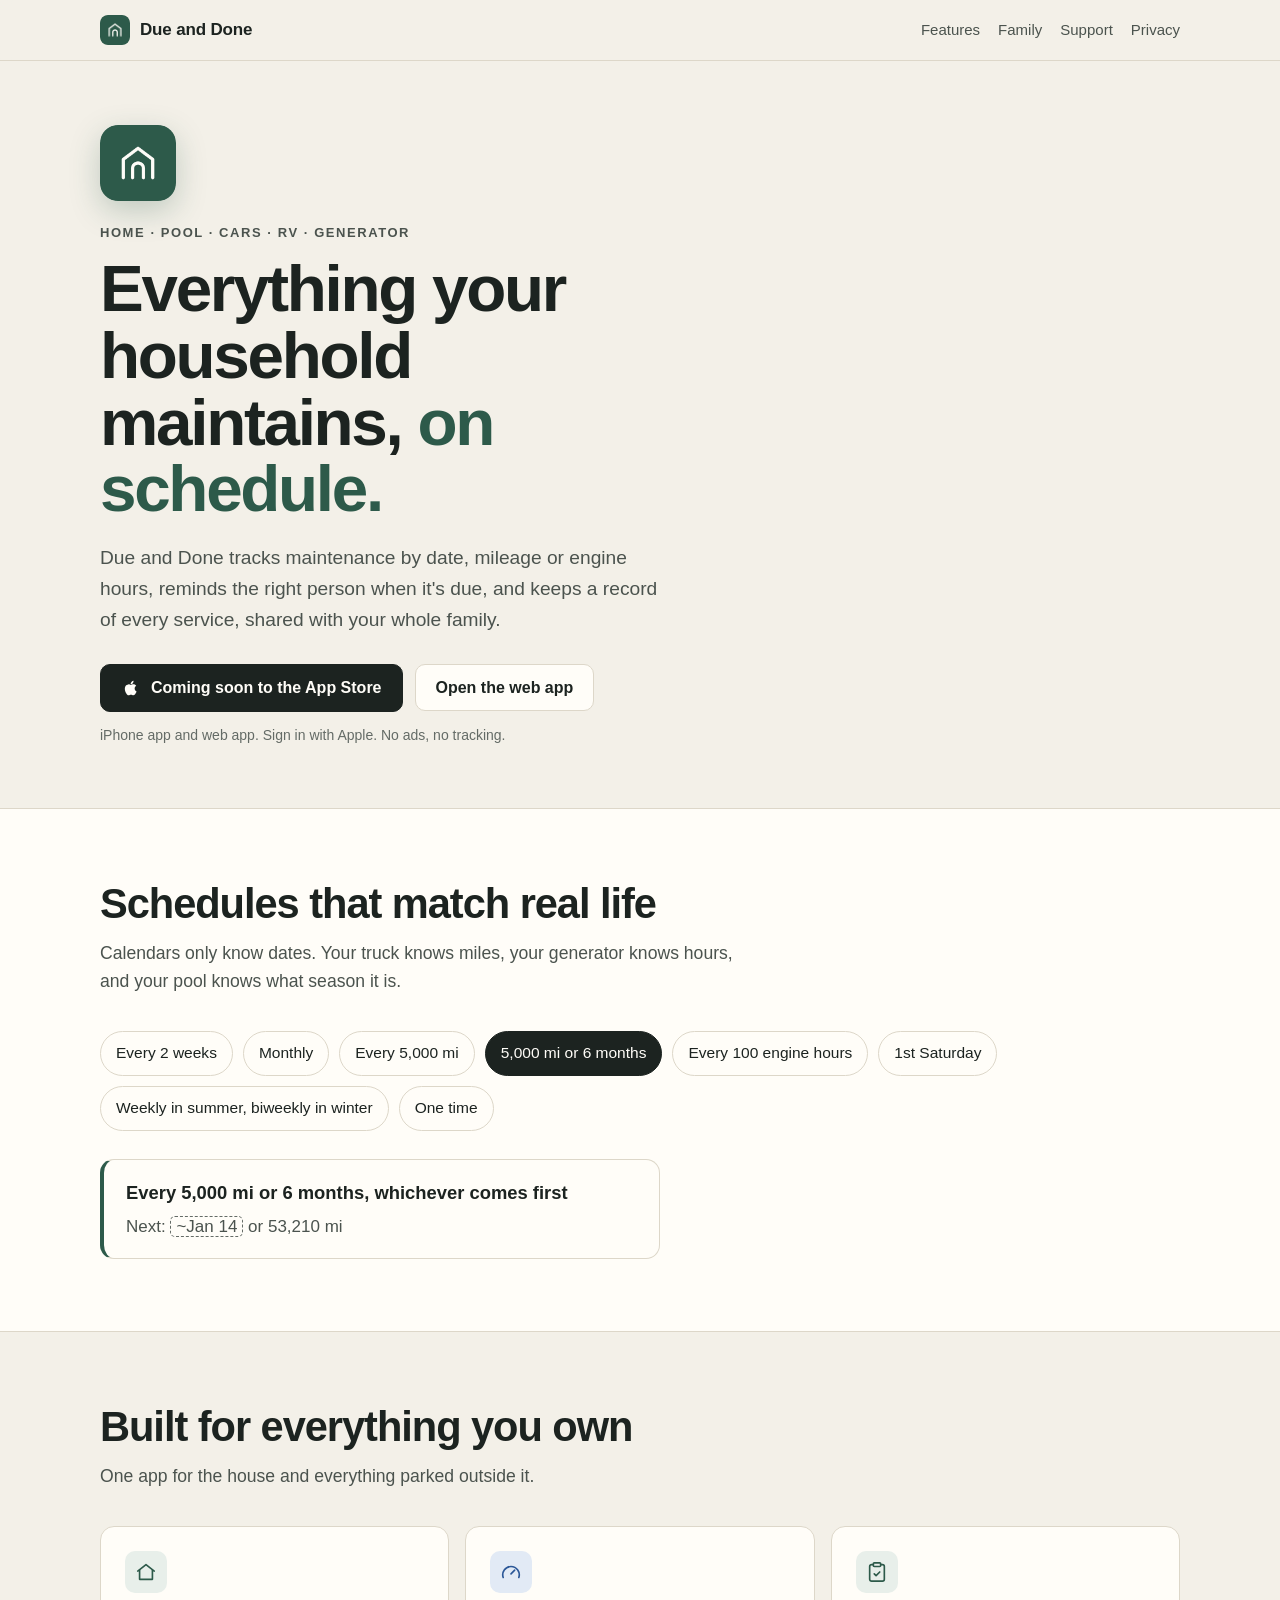
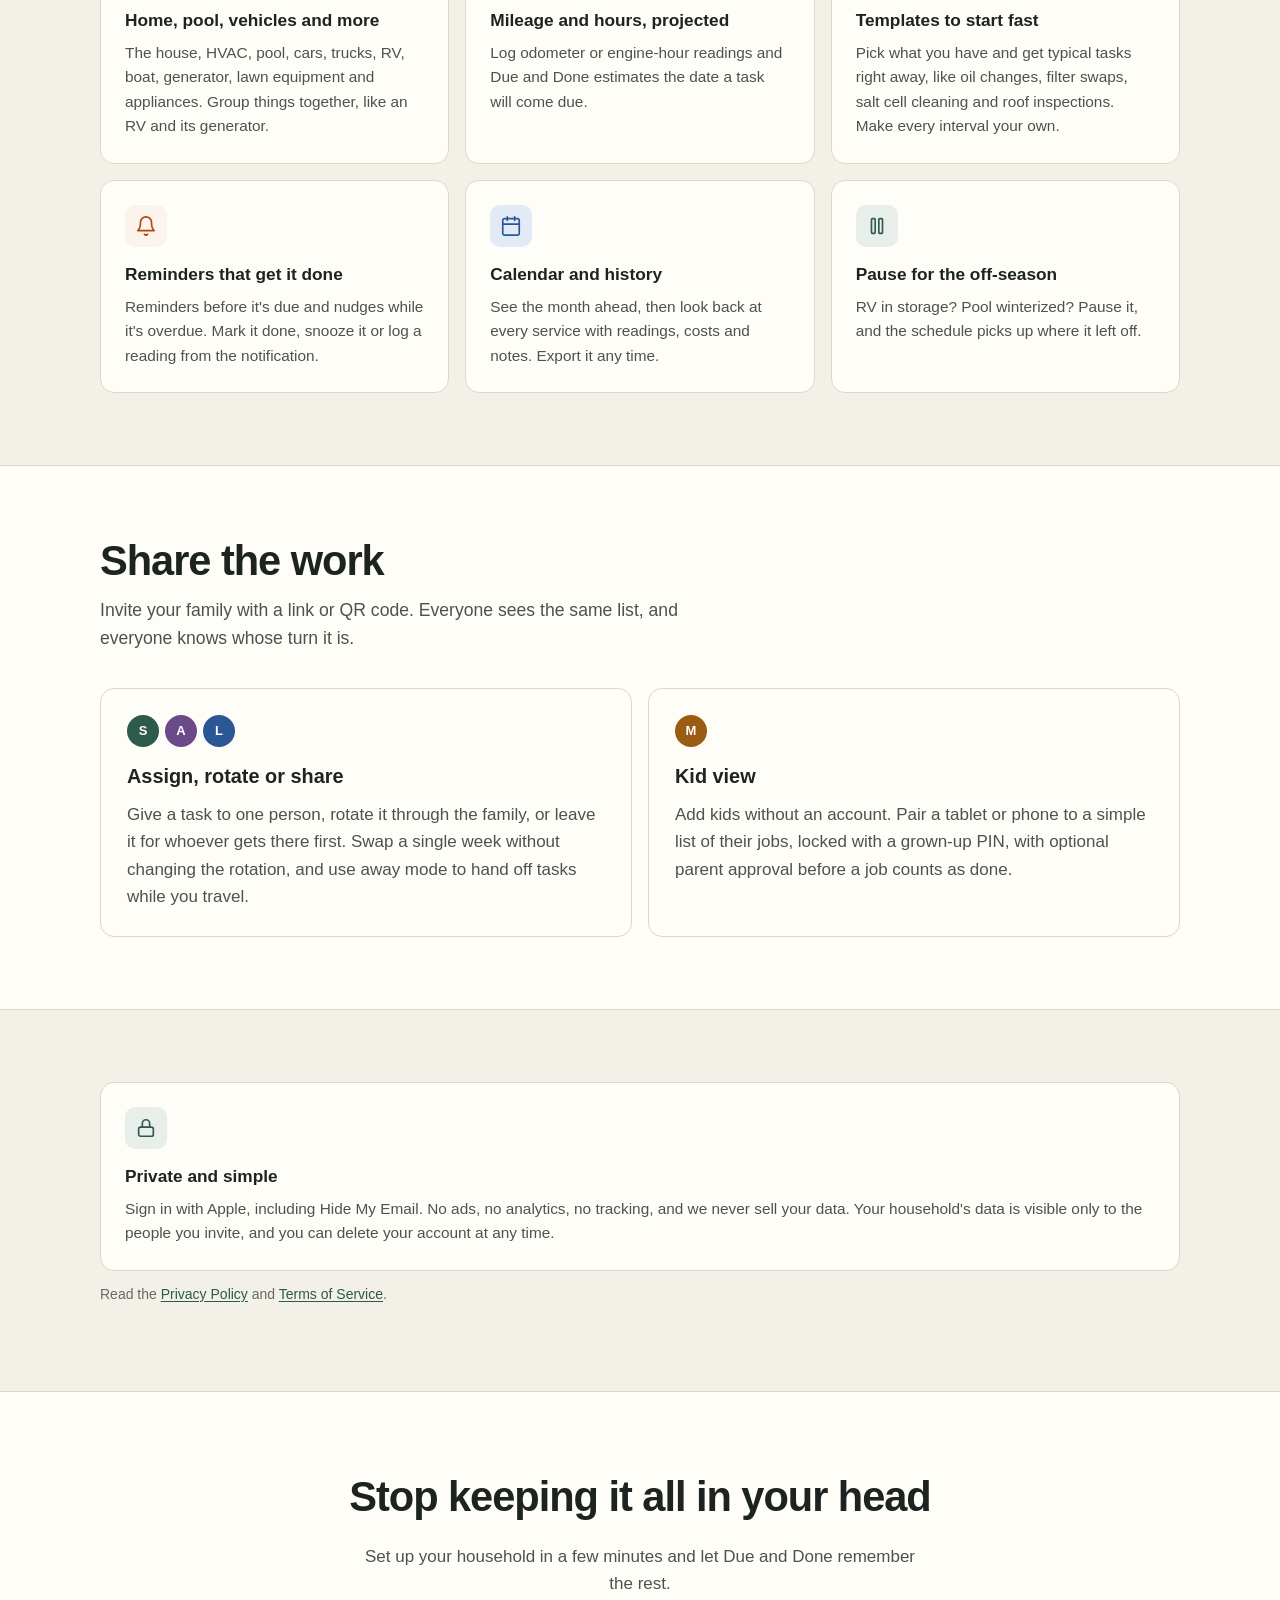
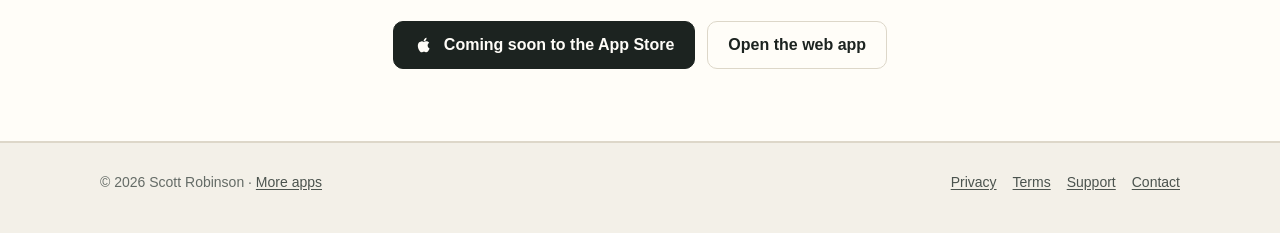
==== dueanddone/index.html @ e0ae877e "Add Due and Done site" ====
<!doctype html>
<html lang="en"><head><meta charset="utf-8"><meta name="viewport" content="width=device-width,initial-scale=1">
<title>Due and Done: Home, Car, RV &amp; Pool Maintenance</title>
<meta name="description" content="Due and Done tracks maintenance for your home, pool, cars, RV and more, by date, mileage or engine hours, and shares the work with your family.">
<meta name="theme-color" content="#F3F0E8">
<meta property="og:title" content="Due and Done"><meta property="og:description" content="Home, car, RV and pool maintenance, on schedule and shared with your family."><meta property="og:image" content="https://scotthrobinson.github.io/dueanddone/img/og.png"><meta name="twitter:card" content="summary_large_image">
<link rel="icon" href="img/favicon-64.png" type="image/png"><link rel="apple-touch-icon" href="img/apple-touch-icon.png">
<link rel="stylesheet" href="dd.css"></head>
<body><header class="site"><div class="wrap"><a class="brand" href="./"><img src="img/icon-256.png" alt="">Due and Done</a><nav><a href="#features">Features</a><a href="#family">Family</a><a href="support/">Support</a><a href="privacy/">Privacy</a></nav></div></header>
<main>
<section class="hero"><div class="wrap"><div>
<img class="hero-icon" src="img/icon-256.png" alt="Due and Done app icon" width="76" height="76">
<p class="eyebrow">Home · Pool · Cars · RV · Generator</p>
<h1 class="display">Everything your household maintains, <em>on schedule.</em></h1>
<p class="lede">Due and Done tracks maintenance by date, mileage or engine hours, reminds the right person when it's due, and keeps a record of every service, shared with your whole family.</p>
<div class="cta-row"><span class="btn btn-primary" aria-disabled="true"><svg viewBox="0 0 24 24" fill="currentColor" aria-hidden="true"><path d="M16.37 12.65c-.02-2.2 1.8-3.26 1.88-3.31-1.03-1.5-2.62-1.7-3.18-1.73-1.35-.14-2.65.8-3.33.8-.69 0-1.74-.78-2.86-.76-1.47.02-2.83.86-3.59 2.17-1.53 2.66-.39 6.6 1.1 8.75.73 1.05 1.6 2.24 2.73 2.2 1.1-.05 1.51-.71 2.84-.71 1.32 0 1.7.71 2.86.69 1.18-.02 1.93-1.07 2.65-2.13.84-1.22 1.18-2.4 1.2-2.46-.03-.01-2.29-.88-2.3-3.51zM14.2 6.2c.6-.73 1.01-1.75.9-2.76-.87.04-1.92.58-2.54 1.31-.56.65-1.05 1.69-.92 2.69.97.07 1.96-.49 2.56-1.24z"/></svg> Coming soon to the App Store</span><a class="btn" href="https://dueanddone.50-6-21-36.sslip.io">Open the web app</a></div>
<p class="fineprint">iPhone app and web app. Sign in with Apple. No ads, no tracking.</p>
</div></div></section>

<section class="alt" id="schedules"><div class="wrap">
<div class="section-head"><h2>Schedules that match real life</h2><p>Calendars only know dates. Your truck knows miles, your generator knows hours, and your pool knows what season it is.</p></div>
<ul class="pills" aria-label="Schedule types">
<li>Every 2 weeks</li><li>Monthly</li><li>Every 5,000 mi</li><li class="on">5,000 mi or 6 months</li><li>Every 100 engine hours</li><li>1st Saturday</li><li>Weekly in summer, biweekly in winter</li><li>One time</li></ul>
<div class="summary-demo"><b>Every 5,000 mi or 6 months, whichever comes first</b><span>Next: <span class="est">~Jan 14</span> or 53,210 mi</span></div>
</div></section>

<section id="features"><div class="wrap">
<div class="section-head"><h2>Built for everything you own</h2><p>One app for the house and everything parked outside it.</p></div>
<div class="features">
<div class="feature"><div class="ic "><svg class="i24" viewBox="0 0 24 24" aria-hidden="true"><path d="M3 11 12 4l9 7"/><path d="M5 10v10h14V10"/></svg></div><h3>Home, pool, vehicles and more</h3><p>The house, HVAC, pool, cars, trucks, RV, boat, generator, lawn equipment and appliances. Group things together, like an RV and its generator.</p></div>
<div class="feature"><div class="ic s"><svg class="i24" viewBox="0 0 24 24" aria-hidden="true"><path d="M12 14l4-4"/><path d="M3.5 18a9 9 0 1 1 17 0"/></svg></div><h3>Mileage and hours, projected</h3><p>Log odometer or engine-hour readings and Due and Done estimates the date a task will come due.</p></div>
<div class="feature"><div class="ic "><svg class="i24" viewBox="0 0 24 24" aria-hidden="true"><rect x="8" y="2" width="8" height="4" rx="1"/><path d="M16 4h2a2 2 0 0 1 2 2v14a2 2 0 0 1-2 2H6a2 2 0 0 1-2-2V6a2 2 0 0 1 2-2h2"/><path d="M9 14l2 2 4-4"/></svg></div><h3>Templates to start fast</h3><p>Pick what you have and get typical tasks right away, like oil changes, filter swaps, salt cell cleaning and roof inspections. Make every interval your own.</p></div>
<div class="feature"><div class="ic o"><svg class="i24" viewBox="0 0 24 24" aria-hidden="true"><path d="M6 8a6 6 0 1 1 12 0c0 7 3 9 3 9H3s3-2 3-9"/><path d="M10.3 21a1.94 1.94 0 0 0 3.4 0"/></svg></div><h3>Reminders that get it done</h3><p>Reminders before it's due and nudges while it's overdue. Mark it done, snooze it or log a reading from the notification.</p></div>
<div class="feature"><div class="ic s"><svg class="i24" viewBox="0 0 24 24" aria-hidden="true"><rect x="3" y="4" width="18" height="18" rx="2"/><path d="M16 2v4M8 2v4M3 10h18"/></svg></div><h3>Calendar and history</h3><p>See the month ahead, then look back at every service with readings, costs and notes. Export it any time.</p></div>
<div class="feature"><div class="ic "><svg class="i24" viewBox="0 0 24 24" aria-hidden="true"><rect x="6" y="4" width="4" height="16" rx="1"/><rect x="14" y="4" width="4" height="16" rx="1"/></svg></div><h3>Pause for the off-season</h3><p>RV in storage? Pool winterized? Pause it, and the schedule picks up where it left off.</p></div>
</div></div></section>

<section class="alt" id="family"><div class="wrap">
<div class="section-head"><h2>Share the work</h2><p>Invite your family with a link or QR code. Everyone sees the same list, and everyone knows whose turn it is.</p></div>
<div class="family">
<div class="mode"><div class="av-row"><span class="av" style="background:#2D5A4A">S</span><span class="av" style="background:#6B4A8A">A</span><span class="av" style="background:#2B5797">L</span></div><h3>Assign, rotate or share</h3><p>Give a task to one person, rotate it through the family, or leave it for whoever gets there first. Swap a single week without changing the rotation, and use away mode to hand off tasks while you travel.</p></div>
<div class="mode"><div class="av-row"><span class="av" style="background:#9A5B12">M</span></div><h3>Kid view</h3><p>Add kids without an account. Pair a tablet or phone to a simple list of their jobs, locked with a grown-up PIN, with optional parent approval before a job counts as done.</p></div>
</div></div></section>



<section id="privacy"><div class="wrap"><div class="features" style="grid-template-columns:1fr">
<div class="feature"><div class="ic "><svg class="i24" viewBox="0 0 24 24" aria-hidden="true"><rect x="4" y="11" width="16" height="10" rx="2"/><path d="M8 11V7a4 4 0 0 1 8 0v4"/></svg></div><h3>Private and simple</h3><p>Sign in with Apple, including Hide My Email. No ads, no analytics, no tracking, and we never sell your data. Your household's data is visible only to the people you invite, and you can delete your account at any time.</p></div>
</div><p class="fineprint">Read the <a href="privacy/">Privacy Policy</a> and <a href="terms/">Terms of Service</a>.</p></div></section>

<section class="alt cta-band"><div class="wrap narrow"><h2>Stop keeping it all in your head</h2><p>Set up your household in a few minutes and let Due and Done remember the rest.</p><div class="cta-row"><span class="btn btn-primary" aria-disabled="true"><svg viewBox="0 0 24 24" fill="currentColor" aria-hidden="true"><path d="M16.37 12.65c-.02-2.2 1.8-3.26 1.88-3.31-1.03-1.5-2.62-1.7-3.18-1.73-1.35-.14-2.65.8-3.33.8-.69 0-1.74-.78-2.86-.76-1.47.02-2.83.86-3.59 2.17-1.53 2.66-.39 6.6 1.1 8.75.73 1.05 1.6 2.24 2.73 2.2 1.1-.05 1.51-.71 2.84-.71 1.32 0 1.7.71 2.86.69 1.18-.02 1.93-1.07 2.65-2.13.84-1.22 1.18-2.4 1.2-2.46-.03-.01-2.29-.88-2.3-3.51zM14.2 6.2c.6-.73 1.01-1.75.9-2.76-.87.04-1.92.58-2.54 1.31-.56.65-1.05 1.69-.92 2.69.97.07 1.96-.49 2.56-1.24z"/></svg> Coming soon to the App Store</span><a class="btn" href="https://dueanddone.50-6-21-36.sslip.io">Open the web app</a></div></div></section>
</main>
<footer class="site"><div class="wrap"><span>© 2026 Scott Robinson · <a href="../">More apps</a></span><span class="links"><a href="privacy/">Privacy</a><a href="terms/">Terms</a><a href="support/">Support</a><a href="mailto:Scott.Robinson.Apps@outlook.com">Contact</a></span></div></footer>
</body></html>
---- dueanddone/dd.css ----
/* Due and Done site: "Workbench" palette from the app (docs/DESIGN.md §2). System fonts only: no third-party requests. */
:root{
  --bg:#F3F0E8; --surface:#FFFDF8; --sunk:#EAE6DC; --tile:#E6E1D4; --line:#DDD7C9; --line-soft:#EAE6DC;
  --ink:#1C2320; --ink-2:#4B534E; --ink-3:#646B66;
  --accent:#2D5A4A; --accent-tint:#E8EFEA; --on-accent:#FFFDF8;
  --overdue:#B3470E; --overdue-text:#9A3C0B; --overdue-tint:#FBF3EC;
  --soon:#2B5797; --soon-text:#1F4478; --soon-tint:#E2EAF5;
  --plum:#6B4A8A; --ochre:#9A5B12;
  --r-card:14px; --r-hero:18px; --r-btn:10px;
  color-scheme:light;
}
@media (prefers-color-scheme:dark){:root:not([data-theme=light]){
  --bg:#141917; --surface:#1B211E; --sunk:#222925; --tile:#26302B; --line:#2E3833; --line-soft:#252D29;
  --ink:#ECE8DF; --ink-2:#B6BCB6; --ink-3:#8E958F;
  --accent:#6FB394; --accent-tint:#1F2E27; --on-accent:#0F1412;
  --overdue:#E07A43; --overdue-text:#F0945F; --overdue-tint:#2B1D15;
  --soon:#7FA5DD; --soon-text:#9DBBE6; --soon-tint:#1B2433;
  --plum:#B497D2; --ochre:#D79B4E; color-scheme:dark;
}}
*{box-sizing:border-box}
html{-webkit-text-size-adjust:100%;scroll-behavior:smooth}
@media (prefers-reduced-motion:reduce){html{scroll-behavior:auto}}
body{margin:0;background:var(--bg);color:var(--ink);font:17px/1.6 -apple-system,BlinkMacSystemFont,"SF Pro Text","Segoe UI",Roboto,Helvetica,Arial,sans-serif;-webkit-font-smoothing:antialiased}
img{max-width:100%;height:auto;display:block}
a{color:var(--accent);text-underline-offset:2px}a:hover{text-decoration-thickness:2px}
.wrap{max-width:1120px;margin:0 auto;padding:0 20px}
.narrow{max-width:720px}
.display{font-family:ui-rounded,"SF Pro Rounded",-apple-system,BlinkMacSystemFont,"Segoe UI",Roboto,sans-serif}

/* Header / footer */
header.site{position:sticky;top:0;z-index:10;background:color-mix(in srgb,var(--bg) 85%,transparent);backdrop-filter:saturate(1.3) blur(12px);-webkit-backdrop-filter:saturate(1.3) blur(12px);border-bottom:1px solid var(--line)}
header.site .wrap{display:flex;align-items:center;justify-content:space-between;gap:12px;min-height:60px;flex-wrap:wrap}
.brand{display:flex;align-items:center;gap:10px;font-weight:700;color:var(--ink);text-decoration:none;letter-spacing:-.01em}
.brand img{width:30px;height:30px;border-radius:8px}
nav{display:flex;flex-wrap:wrap;gap:4px 18px}
nav a{color:var(--ink-2);text-decoration:none;font-size:15px}
nav a:hover,nav a[aria-current]{color:var(--ink)}
nav a[aria-current]{font-weight:600}
footer.site{border-top:1px solid var(--line);padding:28px 0 40px;color:var(--ink-3);font-size:14px}
footer.site .wrap{display:flex;justify-content:space-between;gap:12px;flex-wrap:wrap}
footer.site .links{display:flex;gap:16px;flex-wrap:wrap}
footer.site a{color:var(--ink-2)}

/* Legal / doc pages */
main.doc{padding:40px 0 64px}
.doc h1{font-size:clamp(2rem,5vw,2.6rem);line-height:1.1;letter-spacing:-.02em;margin:0 0 10px}
.doc h2{font-size:1.35rem;letter-spacing:-.01em;margin:40px 0 10px}
.doc h3{font-size:1.08rem;margin:26px 0 6px}
.doc p,.doc li{color:var(--ink)}
.doc .meta{color:var(--ink-3);margin:0 0 24px}
.doc ul{padding-left:22px}
.doc li{margin:6px 0}
.summary{background:var(--surface);border:1px solid var(--line);border-radius:var(--r-card);padding:6px 22px 10px;margin:24px 0}
.doc table{width:100%;border-collapse:collapse;font-size:15px;margin:12px 0 4px;display:block;overflow-x:auto}
.doc th,.doc td{text-align:left;padding:10px 12px;border-bottom:1px solid var(--line-soft);vertical-align:top}
.doc th{font-size:12px;letter-spacing:.07em;text-transform:uppercase;color:var(--ink-2)}
details.faq{background:var(--surface);border:1px solid var(--line);border-radius:var(--r-card);padding:0 20px;margin:10px 0}
details.faq summary{cursor:pointer;font-weight:600;padding:16px 0;list-style:none;display:flex;justify-content:space-between;gap:12px}
details.faq summary::-webkit-details-marker{display:none}
details.faq summary::after{content:"+";color:var(--ink-3);font-weight:400;font-size:1.3em;line-height:1}
details.faq[open] summary::after{content:"–"}
details.faq > :not(summary){margin-top:0}
details.faq[open]{padding-bottom:8px}
.contact-card{display:flex;gap:16px;align-items:center;flex-wrap:wrap;background:var(--accent-tint);border-radius:var(--r-card);padding:20px 22px;margin:22px 0}
.contact-card p{margin:0;flex:1 1 300px}

/* Buttons */
.btn{display:inline-flex;align-items:center;gap:10px;padding:13px 20px;border-radius:var(--r-btn);font-weight:600;font-size:16px;text-decoration:none;border:1px solid var(--line);color:var(--ink);background:var(--surface);line-height:1.2}
.btn:hover{border-color:var(--ink-3)}
.btn-primary{background:var(--ink);color:var(--surface);border-color:var(--ink)}
.btn-primary:hover{background:var(--accent);border-color:var(--accent)}
.btn svg{width:20px;height:20px}
.fineprint{color:var(--ink-3);font-size:14px;margin-top:12px}

/* Marketing */
.hero{padding:64px 0 48px;overflow:hidden}
.hero .wrap{display:grid;grid-template-columns:1.1fr .9fr;gap:48px;align-items:center}
.hero-icon{width:76px;height:76px;border-radius:18px;margin-bottom:22px;box-shadow:0 10px 30px rgba(45,90,74,.25)}
.eyebrow{font-size:13px;font-weight:600;letter-spacing:.12em;text-transform:uppercase;color:var(--ink-2);margin:0 0 12px}
.hero h1{font-size:clamp(2.5rem,6vw,4.1rem);line-height:1.02;letter-spacing:-.035em;margin:0 0 20px;font-weight:800}
.hero h1 em{font-style:normal;color:var(--accent)}
.lede{font-size:1.2rem;color:var(--ink-2);max-width:32em;margin:0 0 28px}
.cta-row{display:flex;flex-wrap:wrap;gap:12px;align-items:center}
.hero-phone{justify-self:center;width:min(320px,80vw);border-radius:46px;padding:10px;background:#0f1412;box-shadow:0 0 0 1px var(--line),0 30px 70px rgba(28,35,32,.25);transform:rotate(2deg)}
.hero-phone img{border-radius:37px}

section{padding:72px 0}
section.alt{background:var(--surface);border-top:1px solid var(--line);border-bottom:1px solid var(--line)}
.section-head{max-width:640px;margin:0 0 36px}
.section-head h2{font-size:clamp(1.8rem,4vw,2.6rem);line-height:1.1;letter-spacing:-.025em;margin:0 0 12px}
.section-head p{color:var(--ink-2);font-size:1.1rem;margin:0}

/* Schedule chips: mirrors the app's preset row */
.pills{display:flex;flex-wrap:wrap;gap:10px;list-style:none;padding:0;margin:0}
.pills li{padding:9px 15px;border-radius:999px;background:var(--surface);border:1px solid var(--line);font-size:.97rem}
.pills li.on{background:var(--ink);color:var(--surface);border-color:var(--ink)}

.summary-demo{margin-top:28px;max-width:560px;background:var(--surface);border:1px solid var(--line);border-left:4px solid var(--accent);border-radius:var(--r-card);padding:18px 22px}
.summary-demo b{display:block;font-size:1.15rem;margin-bottom:6px}
.summary-demo span{color:var(--ink-2)}
.est{border:1.2px dashed var(--ink-3);border-radius:5px;padding:0 5px}

.features{display:grid;grid-template-columns:repeat(3,1fr);gap:16px}
.feature{padding:24px;border-radius:var(--r-card);background:var(--bg);border:1px solid var(--line)}
section:not(.alt) .feature{background:var(--surface)}
.feature .ic{width:42px;height:42px;border-radius:10px;display:grid;place-items:center;background:var(--accent-tint);color:var(--accent);margin-bottom:14px}
.feature .ic.o{background:var(--overdue-tint);color:var(--overdue)}
.feature .ic.s{background:var(--soon-tint);color:var(--soon)}
.feature h3{margin:0 0 6px;font-size:1.08rem}
.feature p{margin:0;color:var(--ink-2);font-size:.96rem}
svg.i24{width:22px;height:22px;fill:none;stroke:currentColor;stroke-width:1.8;stroke-linecap:round;stroke-linejoin:round}

.gallery{display:grid;grid-auto-flow:column;grid-auto-columns:240px;gap:22px;overflow-x:auto;scroll-snap-type:x mandatory;padding:4px 20px 18px;margin:0 -20px;scrollbar-width:thin}
.shot{margin:0;scroll-snap-align:start}
.shot .frame{border-radius:34px;padding:7px;background:#0f1412;box-shadow:0 0 0 1px var(--line),0 16px 40px rgba(28,35,32,.18)}
.shot img{border-radius:28px;width:100%;aspect-ratio:1320/2868;object-fit:cover}
.shot figcaption{margin-top:14px}
.shot strong{display:block}
.shot span{color:var(--ink-2);font-size:.93rem}
.swipe-hint{color:var(--ink-3);font-size:14px;margin:6px 0 0}

.things{display:flex;flex-wrap:wrap;gap:10px;margin-top:22px}
.things span{display:inline-flex;align-items:center;gap:8px;padding:8px 14px;border-radius:10px;background:var(--tile);font-weight:500;font-size:.95rem}

.family{display:grid;grid-template-columns:1fr 1fr;gap:16px}
.mode{padding:26px;border-radius:var(--r-card);background:var(--surface);border:1px solid var(--line)}
.mode h3{margin:0 0 8px}
.mode p{margin:0;color:var(--ink-2)}
.av-row{display:flex;gap:6px;margin-bottom:14px}
.av{width:32px;height:32px;border-radius:50%;display:grid;place-items:center;color:#fff;font-weight:700;font-size:13px}

.cta-band{text-align:center}
.cta-band h2{font-size:clamp(1.8rem,4vw,2.6rem);letter-spacing:-.025em;margin:0 0 12px}
.cta-band p{color:var(--ink-2);margin:0 auto 24px;max-width:34em}
.cta-band .cta-row{justify-content:center}

@media (max-width:900px){
  .hero .wrap{grid-template-columns:1fr}
  .hero-phone{transform:none;width:min(300px,78vw)}
  .features{grid-template-columns:1fr 1fr}
}
@media (max-width:600px){
  .features,.family{grid-template-columns:1fr}
  section{padding:56px 0}
  .hero{padding:40px 0 32px}
}
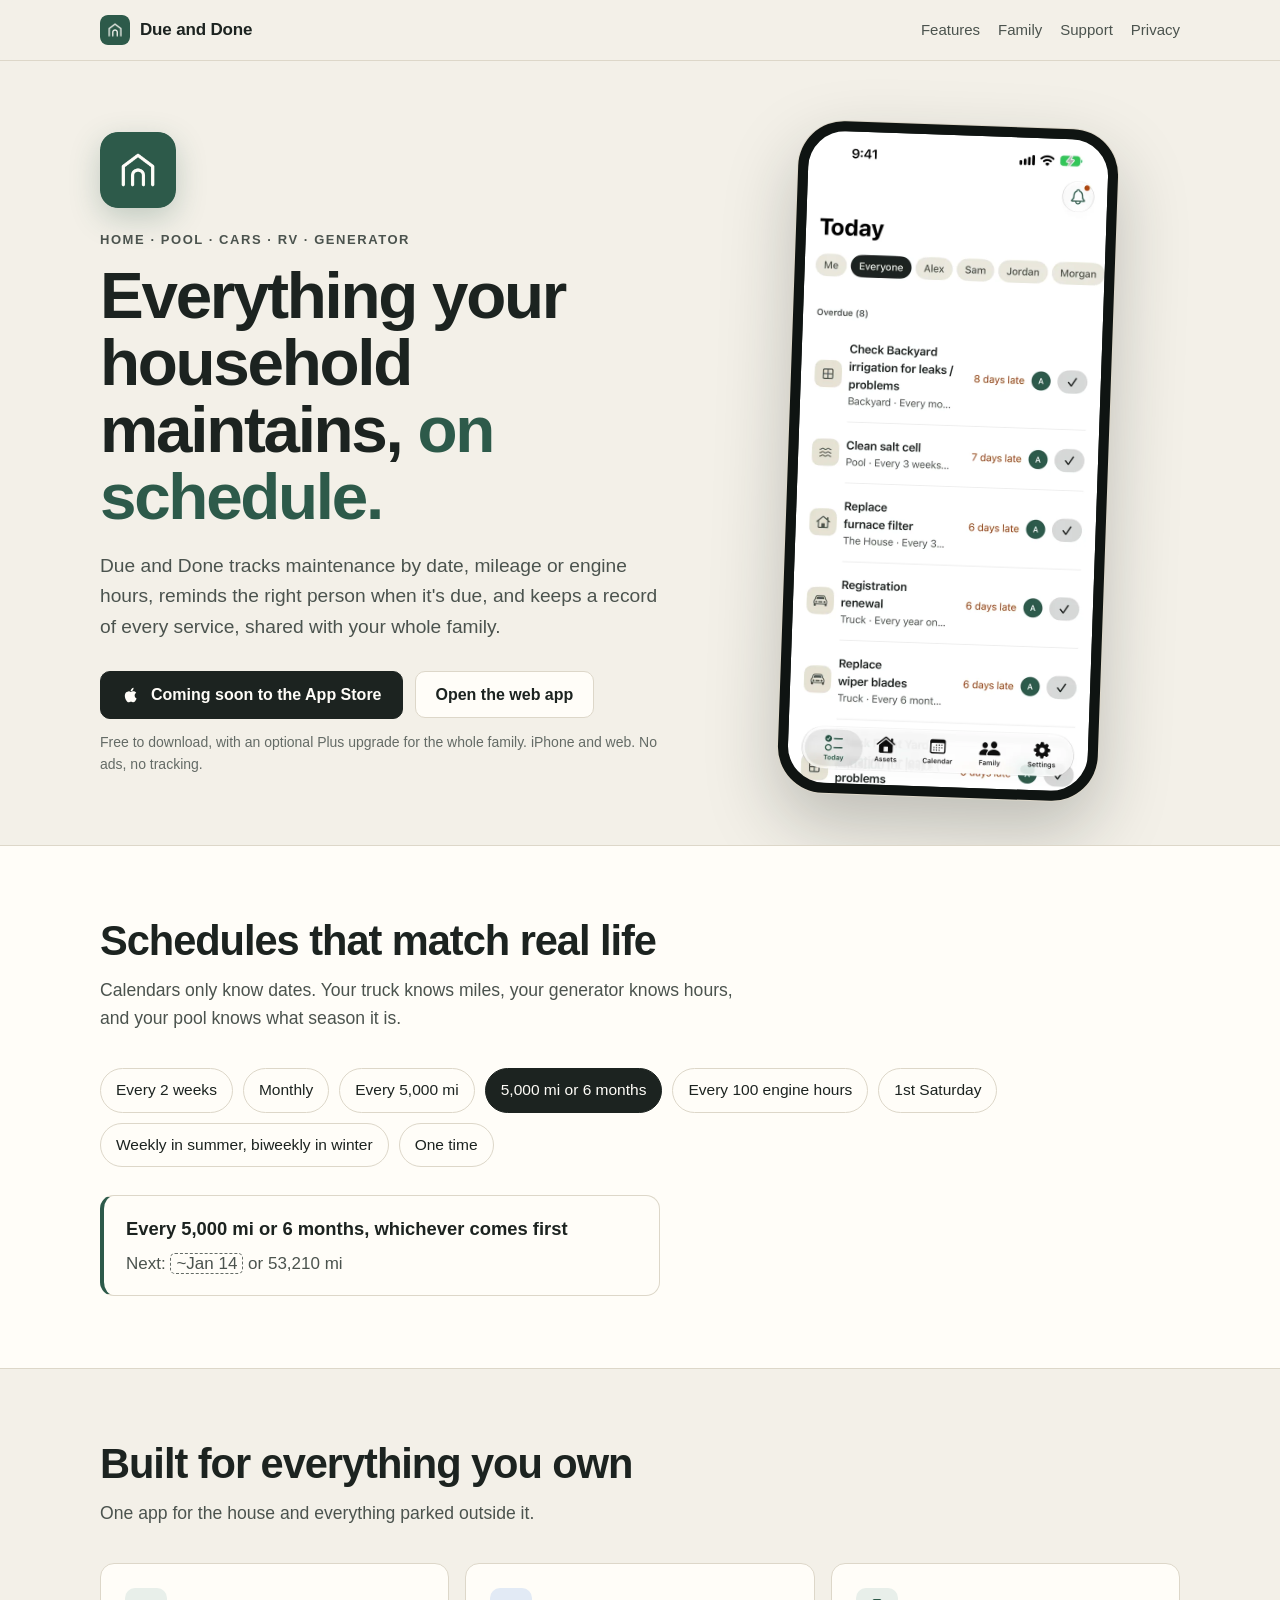
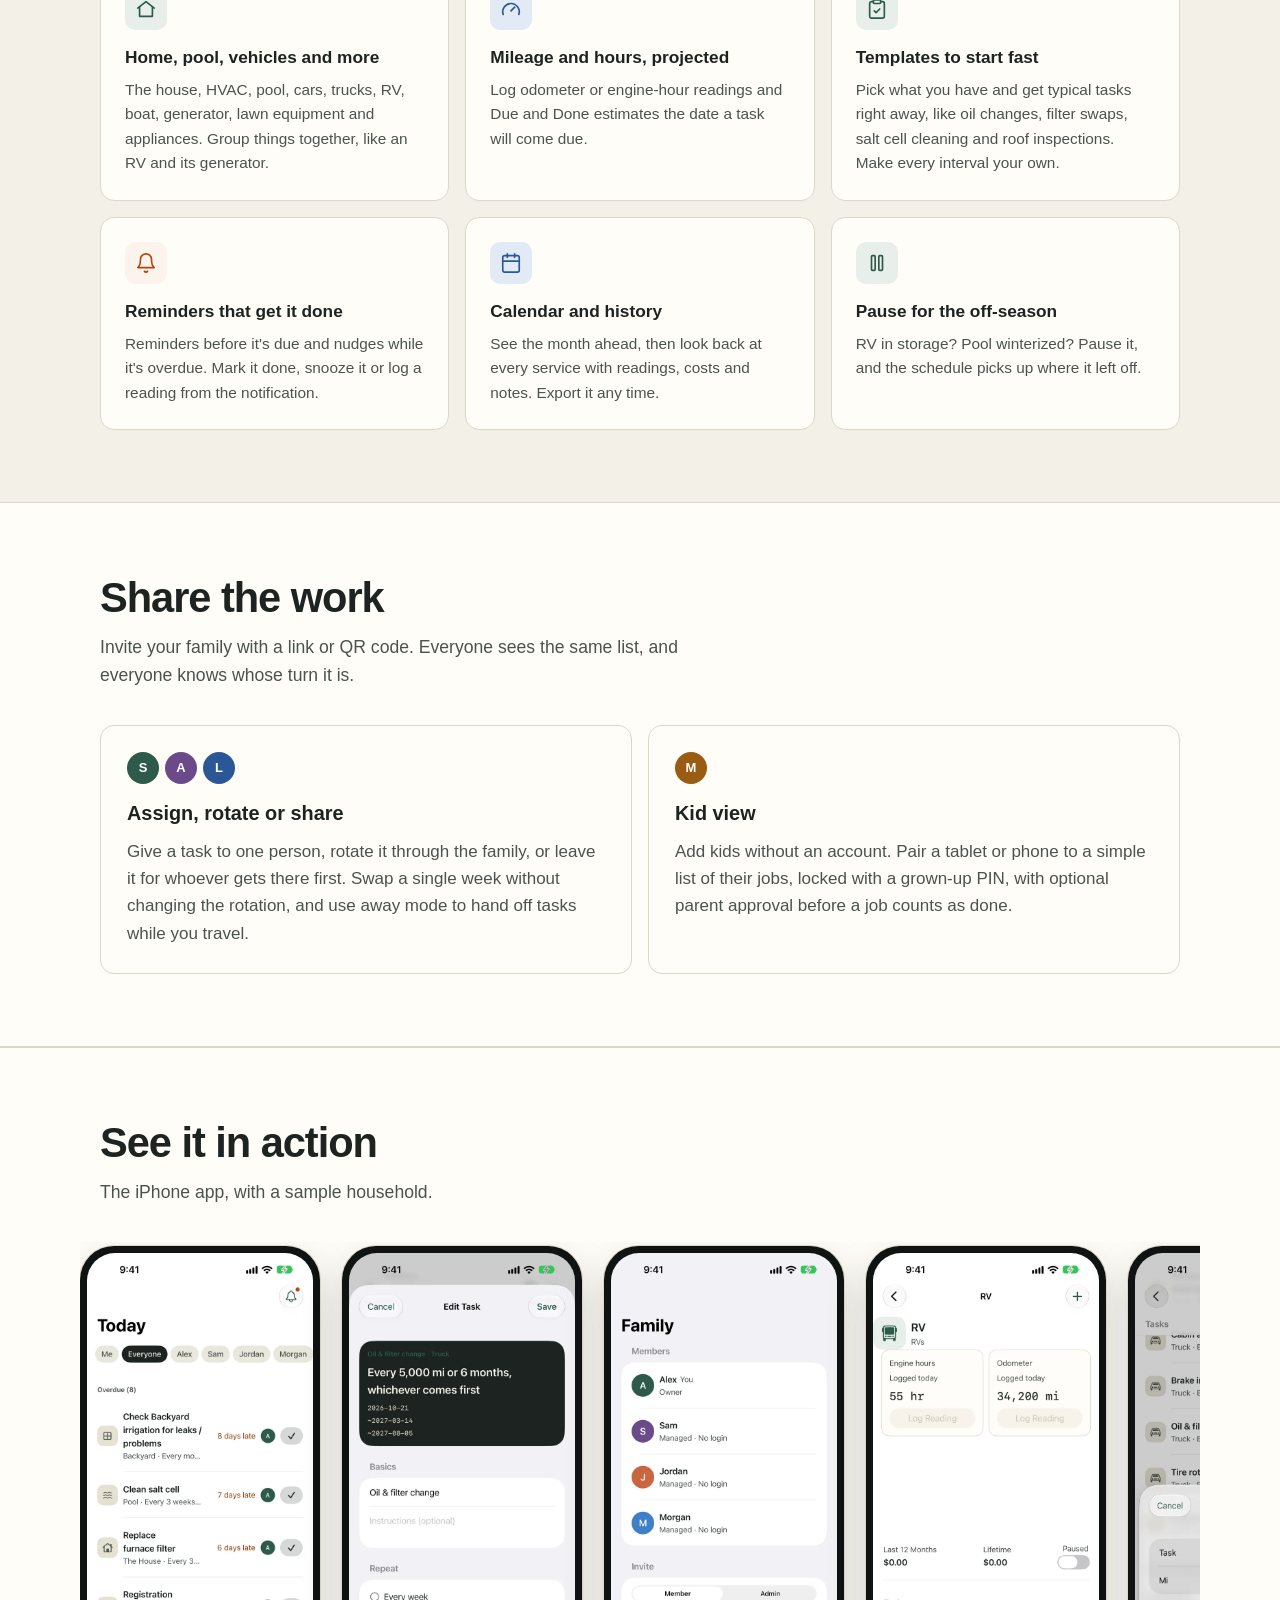
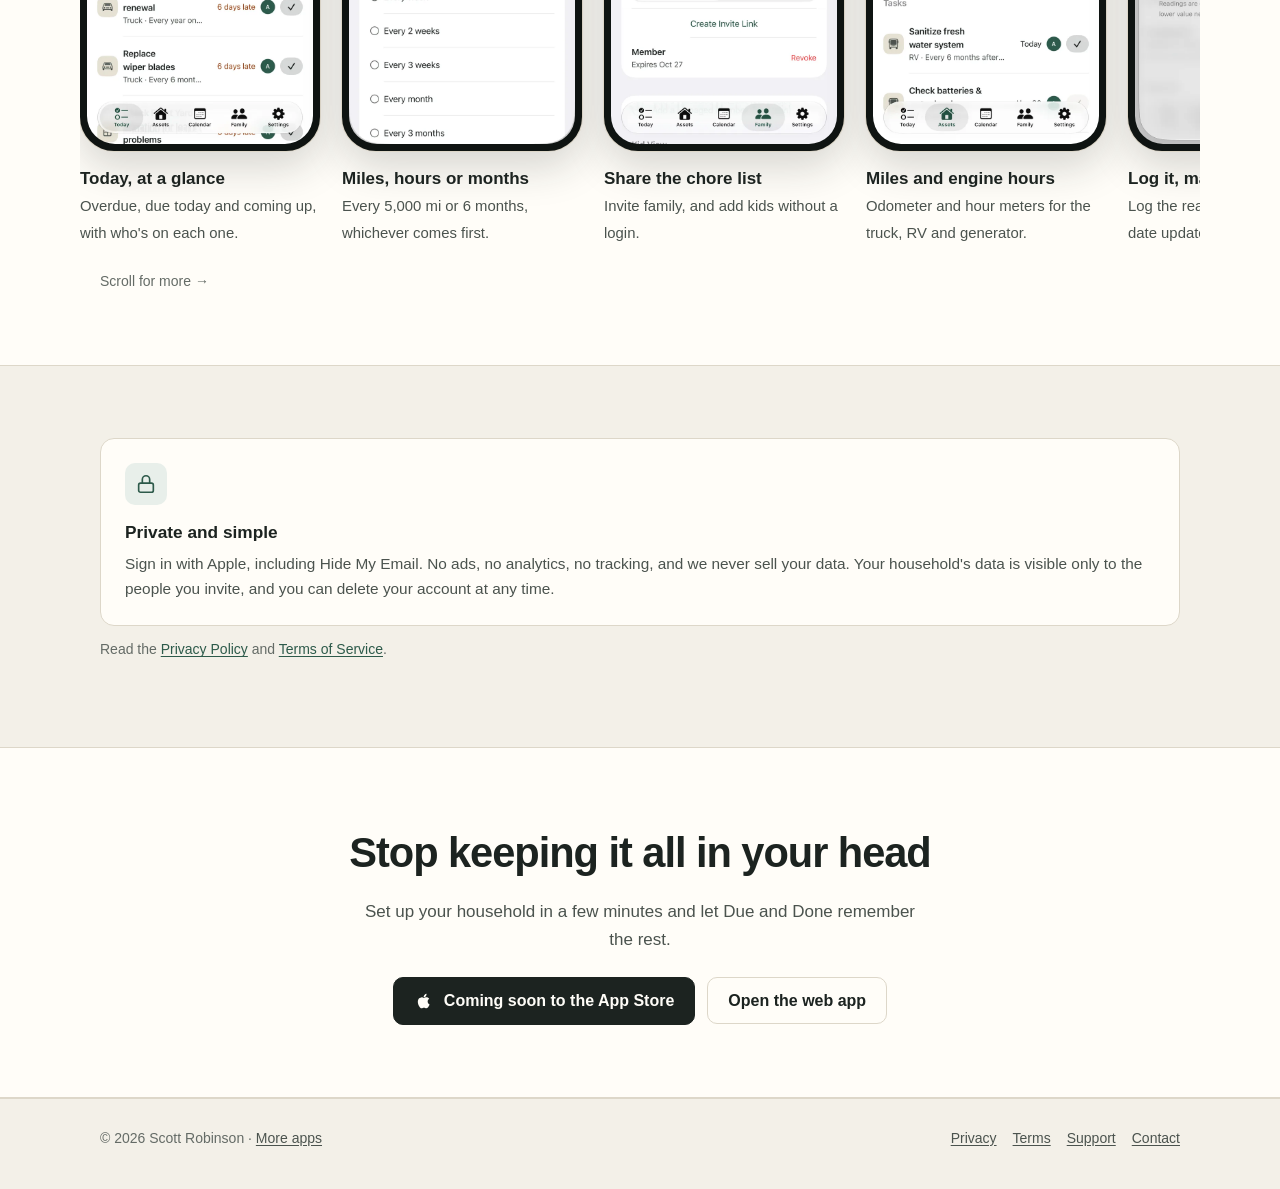
==== commit cc819d73: "Due and Done: screenshots, Plus support and terms" ====
--- a/dueanddone/index.html
+++ b/dueanddone/index.html
@@ -14,8 +14,8 @@
 <h1 class="display">Everything your household maintains, <em>on schedule.</em></h1>
 <p class="lede">Due and Done tracks maintenance by date, mileage or engine hours, reminds the right person when it's due, and keeps a record of every service, shared with your whole family.</p>
 <div class="cta-row"><span class="btn btn-primary" aria-disabled="true"><svg viewBox="0 0 24 24" fill="currentColor" aria-hidden="true"><path d="M16.37 12.65c-.02-2.2 1.8-3.26 1.88-3.31-1.03-1.5-2.62-1.7-3.18-1.73-1.35-.14-2.65.8-3.33.8-.69 0-1.74-.78-2.86-.76-1.47.02-2.83.86-3.59 2.17-1.53 2.66-.39 6.6 1.1 8.75.73 1.05 1.6 2.24 2.73 2.2 1.1-.05 1.51-.71 2.84-.71 1.32 0 1.7.71 2.86.69 1.18-.02 1.93-1.07 2.65-2.13.84-1.22 1.18-2.4 1.2-2.46-.03-.01-2.29-.88-2.3-3.51zM14.2 6.2c.6-.73 1.01-1.75.9-2.76-.87.04-1.92.58-2.54 1.31-.56.65-1.05 1.69-.92 2.69.97.07 1.96-.49 2.56-1.24z"/></svg> Coming soon to the App Store</span><a class="btn" href="https://dueanddone.50-6-21-36.sslip.io">Open the web app</a></div>
-<p class="fineprint">iPhone app and web app. Sign in with Apple. No ads, no tracking.</p>
-</div></div></section>
+<p class="fineprint">Free to download, with an optional Plus upgrade for the whole family. iPhone and web. No ads, no tracking.</p>
+</div><div class="hero-phone"><img src="img/iphone-01-today.webp" alt="Due and Done Today screen showing overdue and upcoming maintenance" width="1320" height="2868"></div></div></section>
 
 <section class="alt" id="schedules"><div class="wrap">
 <div class="section-head"><h2>Schedules that match real life</h2><p>Calendars only know dates. Your truck knows miles, your generator knows hours, and your pool knows what season it is.</p></div>
@@ -42,7 +42,7 @@
 <div class="mode"><div class="av-row"><span class="av" style="background:#9A5B12">M</span></div><h3>Kid view</h3><p>Add kids without an account. Pair a tablet or phone to a simple list of their jobs, locked with a grown-up PIN, with optional parent approval before a job counts as done.</p></div>
 </div></div></section>
 
-
+<section class="alt" id="screens"><div class="wrap"><div class="section-head"><h2>See it in action</h2><p>The iPhone app, with a sample household.</p></div><div class="gallery"><figure class="shot"><div class="frame"><img src="img/iphone-01-today.webp" alt="Today, at a glance" width="1320" height="2868"></div><figcaption><strong>Today, at a glance</strong><span>Overdue, due today and coming up, with who's on each one.</span></figcaption></figure><figure class="shot"><div class="frame"><img src="img/iphone-02-schedule.webp" alt="Miles, hours or months" width="1320" height="2868"></div><figcaption><strong>Miles, hours or months</strong><span>Every 5,000 mi or 6 months, whichever comes first.</span></figcaption></figure><figure class="shot"><div class="frame"><img src="img/iphone-03-family.webp" alt="Share the chore list" width="1320" height="2868"></div><figcaption><strong>Share the chore list</strong><span>Invite family, and add kids without a login.</span></figcaption></figure><figure class="shot"><div class="frame"><img src="img/iphone-04-meters.webp" alt="Miles and engine hours" width="1320" height="2868"></div><figcaption><strong>Miles and engine hours</strong><span>Odometer and hour meters for the truck, RV and generator.</span></figcaption></figure><figure class="shot"><div class="frame"><img src="img/iphone-05-complete.webp" alt="Log it, mark it done" width="1320" height="2868"></div><figcaption><strong>Log it, mark it done</strong><span>Log the reading and the next due date updates.</span></figcaption></figure><figure class="shot"><div class="frame"><img src="img/iphone-06-history.webp" alt="Every service on record" width="1320" height="2868"></div><figcaption><strong>Every service on record</strong><span>Dates, mileage, costs and notes.</span></figcaption></figure><figure class="shot"><div class="frame"><img src="img/iphone-07-calendar.webp" alt="The month ahead" width="1320" height="2868"></div><figcaption><strong>The month ahead</strong><span>See what's coming up, day by day.</span></figcaption></figure><figure class="shot"><div class="frame"><img src="img/iphone-08-kids.webp" alt="Jobs for the kids" width="1320" height="2868"></div><figcaption><strong>Jobs for the kids</strong><span>A simple list, locked with a grown-up PIN.</span></figcaption></figure><figure class="shot"><div class="frame"><img src="img/iphone-09-setup.webp" alt="Set up in minutes" width="1320" height="2868"></div><figcaption><strong>Set up in minutes</strong><span>Pick what you have and get suggested tasks.</span></figcaption></figure></div><p class="swipe-hint">Scroll for more →</p></div></section>
 
 <section id="privacy"><div class="wrap"><div class="features" style="grid-template-columns:1fr">
 <div class="feature"><div class="ic "><svg class="i24" viewBox="0 0 24 24" aria-hidden="true"><rect x="4" y="11" width="16" height="10" rx="2"/><path d="M8 11V7a4 4 0 0 1 8 0v4"/></svg></div><h3>Private and simple</h3><p>Sign in with Apple, including Hide My Email. No ads, no analytics, no tracking, and we never sell your data. Your household's data is visible only to the people you invite, and you can delete your account at any time.</p></div>
